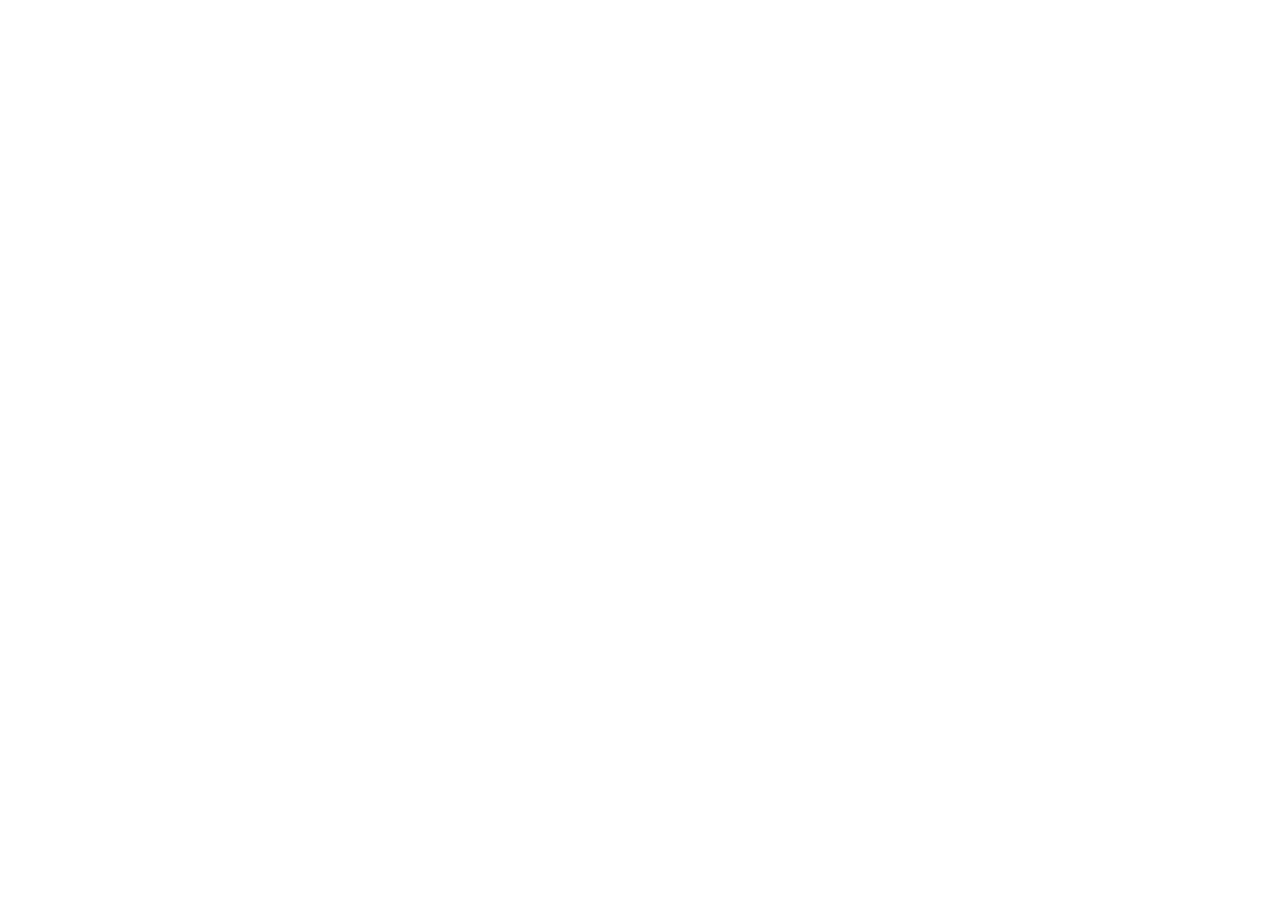
==== index.html @ f3ba2e29 "Planificacion" ====
<!DOCTYPE html>
<html lang="en">
<head>
    <meta charset="UTF-8">
    <meta name="viewport" content="width=device-width, initial-scale=1.0">
    <title>DuoArcade
    </title>
<link href="https://cdn.jsdelivr.net/npm/bootstrap@6.0.0-alpha.1/dist/css/bootstrap.min.css" rel="stylesheet" integrity="sha384-B/GM4XqrwHnWXNOWMbloTmrYXZg10cakYGmpfsR/bbzQ6JAJI4ihuyADKLnBgrCe" crossorigin="anonymous">
</head>
<body>
    
<script type="module" src="https://cdn.jsdelivr.net/npm/bootstrap@6.0.0-alpha.1/dist/js/bootstrap.bundle.min.js" integrity="sha384-1a/pXj49ZQ1aHEmrJ+gMw1otqoVsYwlEnlD8mIfY2TV03r20Y0CN7uqx1tQogjPL" crossorigin="anonymous"></script>
</body>
</html>
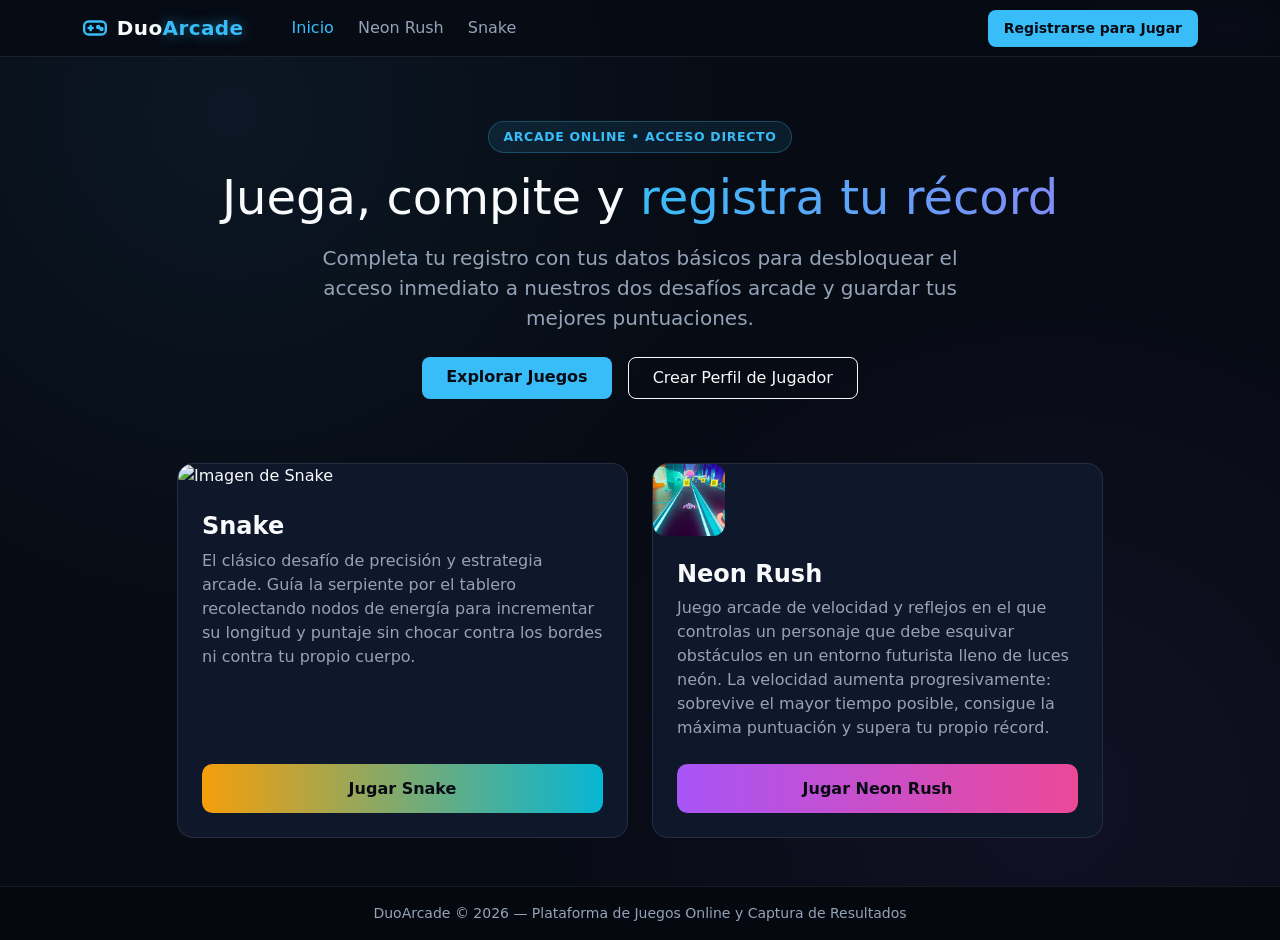
==== commit ae8117f8: "Index y corrección del style.css" ====
--- a/index.html
+++ b/index.html
@@ -1,14 +1,277 @@
 <!DOCTYPE html>
-<html lang="en">
+<html lang="es">
 <head>
-    <meta charset="UTF-8">
-    <meta name="viewport" content="width=device-width, initial-scale=1.0">
-    <title>DuoArcade
-    </title>
-<link href="https://cdn.jsdelivr.net/npm/bootstrap@6.0.0-alpha.1/dist/css/bootstrap.min.css" rel="stylesheet" integrity="sha384-B/GM4XqrwHnWXNOWMbloTmrYXZg10cakYGmpfsR/bbzQ6JAJI4ihuyADKLnBgrCe" crossorigin="anonymous">
+  <meta charset="UTF-8">
+  <meta name="viewport" content="width=device-width, initial-scale=1.0">
+  <title>DuoArcade | Plataforma de Juegos y Registro</title>
+  <link href="https://cdn.jsdelivr.net/npm/bootstrap@5.3.3/dist/css/bootstrap.min.css" rel="stylesheet" integrity="sha384-QWTKZyjpPEjISv5WaRU9OFeRpok6YctnYmDr5pNlyT2bRjXh0JMhjY6hW+ALEwIH" crossorigin="anonymous">
+  <link rel="stylesheet" href="/css/style.css">
 </head>
-<body>
-    
-<script type="module" src="https://cdn.jsdelivr.net/npm/bootstrap@6.0.0-alpha.1/dist/js/bootstrap.bundle.min.js" integrity="sha384-1a/pXj49ZQ1aHEmrJ+gMw1otqoVsYwlEnlD8mIfY2TV03r20Y0CN7uqx1tQogjPL" crossorigin="anonymous"></script>
+<body class="page-home">
+
+  <!-- Barra de navegación superior persistente -->
+  <nav class="navbar navbar-expand-lg navbar-dark arcade-navbar sticky-top">
+    <div class="container">
+      <a class="navbar-brand" href="index.html">
+        <svg width="26" height="26" viewBox="0 0 24 24" fill="none" stroke="#38BDF8" stroke-width="2.2" stroke-linecap="round" stroke-linejoin="round">
+          <rect x="2" y="6" width="20" height="12" rx="4"></rect>
+          <line x1="6" y1="12" x2="10" y2="12"></line>
+          <line x1="8" y1="10" x2="8" y2="14"></line>
+          <circle cx="15" cy="11" r="1" fill="#818CF8"></circle>
+          <circle cx="18" cy="13" r="1" fill="#38BDF8"></circle>
+        </svg>
+        <span>Duo<span class="brand-accent">Arcade</span></span>
+      </a>
+
+      <button class="navbar-toggler border-0" type="button" data-bs-toggle="collapse" data-bs-target="#navbarArcade" aria-controls="navbarArcade" aria-expanded="false" aria-label="Alternar navegación">
+        <span class="navbar-toggler-icon"></span>
+      </button>
+
+      <div class="collapse navbar-collapse" id="navbarArcade">
+        <ul class="navbar-nav me-auto mb-2 mb-lg-0 ms-lg-4 gap-lg-2">
+          <li class="nav-item">
+            <a class="nav-link active" aria-current="page" href="index.html">Inicio</a>
+          </li>
+          <li class="nav-item">
+            <a class="nav-link play-trigger" href="juego1.html" data-target-game="juego1.html">Neon Rush</a>
+          </li>
+          <li class="nav-item">
+            <a class="nav-link play-trigger" href="juego2.html" data-target-game="juego2.html">Snake</a>
+          </li>
+        </ul>
+
+        <!-- Estado de registro del usuario -->
+        <div class="d-flex align-items-center gap-2" id="userNavArea">
+          <button type="button" class="btn btn-sm btn-home-primary px-3 py-2 rounded-3" data-bs-toggle="modal" data-bs-target="#registroModal">
+            Registrarse para Jugar
+          </button>
+        </div>
+      </div>
+    </div>
+  </nav>
+
+  <!-- Sección Hero -->
+  <header class="py-5 text-center">
+    <div class="container py-lg-3">
+      <span class="hero-badge mb-3">Arcade Online • Acceso Directo</span>
+      <h1 class="display-5 hero-title mb-3">
+        Juega, compite y <span class="text-gradient-home">registra tu récord</span>
+      </h1>
+      <p class="lead text-muted-custom mx-auto mb-4" style="max-width: 650px;">
+        Completa tu registro con tus datos básicos para desbloquear el acceso inmediato a nuestros dos desafíos arcade y guardar tus mejores puntuaciones.
+      </p>
+      <div class="d-flex justify-content-center gap-3 flex-wrap">
+        <a href="#catalogo-juegos" class="btn btn-home-primary px-4 py-2 rounded-3">Explorar Juegos</a>
+        <button type="button" class="btn btn-outline-light px-4 py-2 rounded-3" data-bs-toggle="modal" data-bs-target="#registroModal" id="heroRegisterBtn">
+          Crear Perfil de Jugador
+        </button>
+      </div>
+    </div>
+  </header>
+
+  <!-- Catálogo de 2 Juegos -->
+  <main id="catalogo-juegos" class="pb-5">
+    <div class="container">
+      <div class="row g-4 justify-content-center">
+
+        <!-- Tarjeta Juego 1: Neon Rush -->
+        <div class="col-12 col-md-6 col-lg-5 order-2">
+          <article class="game-card game-card--neon">
+            <div class="game-banner">
+              <span class="game-tag">JUEGO 01 • REFLEJOS</span>
+              <img src="img/neon-rush.jpeg" alt="Imagen de Neon Rush" width="72" height="72" style="object-fit: cover; border-radius: 12px;">
+            </div>
+            <div class="p-4 d-flex flex-column flex-grow-1">
+              <h2 class="h4 fw-bold mb-2">Neon Rush</h2>
+              <p class="text-muted-custom flex-grow-1 mb-4">
+                Juego arcade de velocidad y reflejos en el que controlas un personaje que debe esquivar obstáculos en un entorno futurista lleno de luces neón. La velocidad aumenta progresivamente: sobrevive el mayor tiempo posible, consigue la máxima puntuación y supera tu propio récord.
+              </p>
+              <a href="juego1.html" class="btn btn-game w-100 text-center play-trigger" data-target-game="juego1.html">
+                Jugar Neon Rush
+              </a>
+            </div>
+          </article>
+        </div>
+
+        <!-- Tarjeta Juego 2: Snake -->
+        <div class="col-12 col-md-6 col-lg-5 order-1">
+          <article class="game-card game-card--snake">
+            <div class="game-banner">
+              <span class="game-tag">JUEGO 02 • CLÁSICO</span>
+              <img src="img/snake.jpg" alt="Imagen de Snake" width="72" height="72" class="img-fluid" style="max-width: 100%; height: auto; object-fit: cover; border-radius: 12px;">
+            </div>
+            <div class="p-4 d-flex flex-column flex-grow-1">
+              <h2 class="h4 fw-bold mb-2">Snake</h2>
+              <p class="text-muted-custom flex-grow-1 mb-4">
+                El clásico desafío de precisión y estrategia arcade. Guía la serpiente por el tablero recolectando nodos de energía para incrementar su longitud y puntaje sin chocar contra los bordes ni contra tu propio cuerpo.
+              </p>
+              <a href="juego2.html" class="btn btn-game w-100 text-center play-trigger" data-target-game="juego2.html">
+                Jugar Snake
+              </a>
+            </div>
+          </article>
+        </div>
+
+      </div>
+    </div>
+  </main>
+
+  <!-- Modal Dinámico de Registro Obligatorio -->
+  <div class="modal fade modal-arcade" id="registroModal" tabindex="-1" aria-labelledby="registroModalLabel" aria-hidden="true">
+    <div class="modal-dialog modal-dialog-centered">
+      <div class="modal-content">
+        <div class="modal-header">
+          <div>
+            <h3 class="modal-title h5 fw-bold" id="registroModalLabel">Registro de Jugador</h3>
+            <p class="mb-0 small text-muted-custom">Ingresa tus datos para habilitar el acceso a los juegos.</p>
+          </div>
+          <button type="button" class="btn-close btn-close-white" data-bs-dismiss="modal" aria-label="Cerrar"></button>
+        </div>
+
+        <form id="formRegistro" novalidate>
+          <div class="modal-body">
+            <div class="mb-3">
+              <label for="nombres" class="form-label fw-semibold">Nombres completos</label>
+              <input type="text" class="form-control" id="nombres" name="nombres" placeholder="Ej. Juan Pedro González" required minlength="3">
+              <div class="invalid-feedback">Ingresa tus nombres completos (mínimo 3 caracteres).</div>
+            </div>
+
+            <div class="mb-3">
+              <label for="correo" class="form-label fw-semibold">Correo electrónico</label>
+              <input type="email" class="form-control" id="correo" name="correo" placeholder="jugador@ejemplo.com" required>
+              <div class="invalid-feedback">Ingresa un correo electrónico válido.</div>
+            </div>
+
+            <div class="mb-2">
+              <label for="telefono" class="form-label fw-semibold">Teléfono</label>
+              <input type="tel" class="form-control" id="telefono" name="telefono" placeholder="Ej. 0991234567" inputmode="numeric" maxlength="10" required>
+              <div class="invalid-feedback">Ingresa un número de teléfono válido (10 dígitos).</div>
+            </div>
+          </div>
+
+          <div class="modal-footer">
+            <button type="button" class="btn btn-outline-secondary text-light" data-bs-dismiss="modal">Cancelar</button>
+            <button type="submit" class="btn btn-home-primary px-4" id="btnGuardarRegistro">Guardar y Jugar</button>
+          </div>
+        </form>
+      </div>
+    </div>
+  </div>
+
+  <!-- Pie de página -->
+  <footer class="py-3 text-center text-muted-custom small">
+    <div class="container">
+      DuoArcade © 2026 — Plataforma de Juegos Online y Captura de Resultados
+    </div>
+  </footer>
+
+  <script src="https://cdn.jsdelivr.net/npm/bootstrap@5.3.3/dist/js/bootstrap.bundle.min.js" integrity="sha384-YvpcrYf0tY3lHB60NNkmXc5s9fDVZLESaAA55NDzOxhy9GkcIdslK1eN7N6jIeHz" crossorigin="anonymous"></script>
+  <script>
+    document.addEventListener("DOMContentLoaded", () => {
+      const STORAGE_KEY = "duoarcade_usuario";
+      const form = document.getElementById("formRegistro");
+      const inputNombres = document.getElementById("nombres");
+      const inputCorreo = document.getElementById("correo");
+      const inputTelefono = document.getElementById("telefono");
+      const userNavArea = document.getElementById("userNavArea");
+      const registroModalEl = document.getElementById("registroModal");
+      const registroModal = bootstrap.Modal.getOrCreateInstance(registroModalEl);
+
+      let juegoDestino = null;
+
+      // Expresiones regulares de validación
+      const regexEmail = /^[^\s@]+@[^\s@]+\.[^\s@]+$/;
+      const regexTelefono = /^\d{10}$/;
+
+      function obtenerUsuario() {
+        try {
+          return JSON.parse(localStorage.getItem(STORAGE_KEY));
+        } catch {
+          return null;
+        }
+      }
+
+      function actualizarInterfazUsuario() {
+        const usuario = obtenerUsuario();
+        if (usuario && usuario.nombres) {
+          const primerNombre = usuario.nombres.trim().split(" ")[0];
+          userNavArea.innerHTML = `
+            <span class="player-pill">Jugador: ${primerNombre}</span>
+            <button type="button" class="btn btn-sm btn-outline-light" id="btnEditarPerfil">Editar</button>
+          `;
+          document.getElementById("btnEditarPerfil").addEventListener("click", () => {
+            inputNombres.value = usuario.nombres;
+            inputCorreo.value = usuario.correo;
+            inputTelefono.value = usuario.telefono;
+            juegoDestino = null;
+            registroModal.show();
+          });
+        }
+      }
+
+      function validarCampo(input, condicion) {
+        if (condicion) {
+          input.classList.remove("is-invalid");
+          input.classList.add("is-valid");
+          return true;
+        } else {
+          input.classList.remove("is-valid");
+          input.classList.add("is-invalid");
+          return false;
+        }
+      }
+
+      function validarFormulario() {
+        const vNombres = validarCampo(inputNombres, inputNombres.value.trim().length >= 3);
+        const vCorreo = validarCampo(inputCorreo, regexEmail.test(inputCorreo.value.trim()));
+        const vTelefono = validarCampo(inputTelefono, regexTelefono.test(inputTelefono.value.trim()));
+        return vNombres && vCorreo && vTelefono;
+      }
+
+      // Validación en tiempo real mientras escribe
+      inputNombres.addEventListener("input", () => validarCampo(inputNombres, inputNombres.value.trim().length >= 3));
+      inputCorreo.addEventListener("input", () => validarCampo(inputCorreo, regexEmail.test(inputCorreo.value.trim())));
+      inputTelefono.addEventListener("input", () => {
+        inputTelefono.value = inputTelefono.value.replace(/\D/g, "").slice(0, 10);
+        validarCampo(inputTelefono, regexTelefono.test(inputTelefono.value));
+      });
+
+      // Interceptar clics hacia juego1.html y juego2.html si no hay registro previo
+      document.querySelectorAll(".play-trigger").forEach((enlace) => {
+        enlace.addEventListener("click", (e) => {
+          const usuario = obtenerUsuario();
+          if (!usuario) {
+            e.preventDefault();
+            juegoDestino = enlace.getAttribute("data-target-game");
+            registroModal.show();
+          }
+        });
+      });
+
+      // Procesar registro
+      form.addEventListener("submit", (e) => {
+        e.preventDefault();
+        if (!validarFormulario()) return;
+
+        const datosUsuario = {
+          nombres: inputNombres.value.trim(),
+          correo: inputCorreo.value.trim(),
+          telefono: inputTelefono.value.trim(),
+          fecha_registro: new Date().toISOString()
+        };
+
+        // Guarda los datos en sesión local para asociarlos a los puntajes en juego1.html y juego2.html
+        localStorage.setItem(STORAGE_KEY, JSON.stringify(datosUsuario));
+        actualizarInterfazUsuario();
+        registroModal.hide();
+
+        if (juegoDestino) {
+          window.location.href = juegoDestino;
+        }
+      });
+
+      actualizarInterfazUsuario();
+    });
+  </script>
 </body>
 </html>
--- a/css/style.css
+++ b/css/style.css
@@ -0,0 +1,269 @@
+:root {
+  --bg-deep: #070B14;
+  --bg-main: #0F172A;
+  --bg-surface: #1E293B;
+  --text-primary: #F8FAFC;
+  --text-muted: #94A3B8;
+  --status-success: #10B981;
+  --status-error: #EF4444;
+
+  /* Acentos Home (index.html) */
+  --accent-primary: #38BDF8;
+  --accent-secondary: #818CF8;
+}
+
+body.page-game1 {
+  --accent-primary: #A855F7;
+  --accent-secondary: #EC4899;
+}
+
+body.page-game2 {
+  --accent-primary: #F59E0B;
+  --accent-secondary: #06B6D4;
+}
+
+* {
+  box-sizing: border-box;
+}
+
+html,
+body {
+  background-color: var(--bg-deep) !important;
+  color: var(--text-primary);
+  font-family: system-ui, -apple-system, "Segoe UI", Roboto, sans-serif;
+  min-height: 100vh;
+}
+
+body {
+  display: flex;
+  flex-direction: column;
+  background-image:
+    radial-gradient(circle at 18% 12%, rgba(56, 189, 248, 0.07), transparent 38%),
+    radial-gradient(circle at 82% 85%, rgba(168, 85, 247, 0.07), transparent 40%);
+}
+
+/* Navbar Oscuro Persistente */
+.arcade-navbar {
+  background-color: rgba(7, 11, 20, 0.92);
+  backdrop-filter: blur(12px);
+  border-bottom: 1px solid rgba(148, 163, 184, 0.14);
+}
+
+.navbar-brand {
+  font-weight: 800;
+  letter-spacing: 0.4px;
+  color: var(--text-primary) !important;
+  display: flex;
+  align-items: center;
+  gap: 0.55rem;
+}
+
+.brand-accent {
+  color: var(--accent-primary);
+  text-shadow: 0 0 14px rgba(56, 189, 248, 0.5);
+}
+
+.nav-link {
+  color: var(--text-muted) !important;
+  font-weight: 500;
+  transition: color 0.2s ease;
+}
+
+.nav-link:hover,
+.nav-link.active {
+  color: var(--accent-primary) !important;
+}
+
+/* Hero */
+.hero-badge {
+  display: inline-block;
+  padding: 0.35rem 0.9rem;
+  border-radius: 999px;
+  font-size: 0.78rem;
+  font-weight: 700;
+  letter-spacing: 0.7px;
+  text-transform: uppercase;
+  color: var(--accent-primary);
+  background-color: rgba(56, 189, 248, 0.1);
+  border: 1px solid rgba(56, 189, 248, 0.28);
+}
+
+.text-gradient-home {
+  background: linear-gradient(90deg, var(--accent-primary), var(--accent-secondary));
+  background-clip: text;
+  -webkit-background-clip: text;
+  -webkit-text-fill-color: transparent;
+}
+
+.text-muted-custom {
+  color: var(--text-muted);
+}
+
+/* Cards de Juegos con Imagen */
+.game-card {
+  background-color: var(--bg-main);
+  border: 1px solid rgba(148, 163, 184, 0.16);
+  border-radius: 1rem;
+  overflow: hidden;
+  cursor: pointer;
+  transition: transform 0.25s ease, border-color 0.25s ease, box-shadow 0.25s ease;
+  height: 100%;
+  display: flex;
+  flex-direction: column;
+}
+
+.game-card:hover {
+  transform: translateY(-7px);
+}
+
+.game-card-img-wrapper {
+  position: relative;
+  overflow: hidden;
+  background-color: #05080F;
+  border-bottom: 1px solid rgba(148, 163, 184, 0.14);
+}
+
+.game-card-img {
+  width: 100%;
+  height: 210px;
+  object-fit: cover;
+  display: block;
+  transition: transform 0.35s ease;
+}
+
+.game-card:hover .game-card-img {
+  transform: scale(1.04);
+}
+
+.game-tag {
+  position: absolute;
+  top: 14px;
+  right: 14px;
+  font-size: 0.74rem;
+  font-weight: 700;
+  letter-spacing: 0.4px;
+  padding: 0.3rem 0.7rem;
+  border-radius: 0.5rem;
+  background-color: rgba(7, 11, 20, 0.88);
+  color: var(--card-primary);
+  border: 1px solid var(--card-primary);
+  backdrop-filter: blur(4px);
+}
+
+/* Acentos Neon Rush (Juego 1) */
+.game-card--neon {
+  --card-primary: #A855F7;
+  --card-secondary: #EC4899;
+}
+
+.game-card--neon:hover {
+  border-color: var(--card-primary);
+  box-shadow: 0 14px 34px rgba(168, 85, 247, 0.22);
+}
+
+/* Acentos Snake (Juego 2) */
+.game-card--snake {
+  --card-primary: #F59E0B;
+  --card-secondary: #06B6D4;
+}
+
+.game-card--snake:hover {
+  border-color: var(--card-primary);
+  box-shadow: 0 14px 34px rgba(245, 158, 11, 0.22);
+}
+
+.btn-game {
+  background: linear-gradient(90deg, var(--card-primary), var(--card-secondary));
+  color: #070B14;
+  font-weight: 700;
+  border: none;
+  padding: 0.78rem 1.25rem;
+  border-radius: 0.65rem;
+  transition: opacity 0.2s ease;
+}
+
+.btn-game:hover {
+  opacity: 0.92;
+  color: #070B14;
+}
+
+.btn-home-primary {
+  background-color: var(--accent-primary);
+  color: #070B14;
+  font-weight: 700;
+  border: none;
+}
+
+.btn-home-primary:hover {
+  background-color: #7DD3FC;
+  color: #070B14;
+}
+
+/* Modal Oscuro de Registro */
+.modal-arcade .modal-content {
+  background-color: var(--bg-main);
+  color: var(--text-primary);
+  border: 1px solid rgba(56, 189, 248, 0.32);
+  border-radius: 1rem;
+  box-shadow: 0 24px 55px rgba(0, 0, 0, 0.8);
+}
+
+.modal-arcade .modal-header,
+.modal-arcade .modal-footer {
+  border-color: rgba(148, 163, 184, 0.14);
+}
+
+.selected-game-banner {
+  background-color: var(--bg-surface);
+  border-left: 4px solid var(--accent-primary);
+  padding: 0.6rem 0.9rem;
+  border-radius: 0.5rem;
+  font-size: 0.86rem;
+}
+
+.modal-arcade .form-control {
+  background-color: var(--bg-deep);
+  border: 1px solid rgba(148, 163, 184, 0.25);
+  color: var(--text-primary);
+  padding: 0.68rem 0.9rem;
+}
+
+.modal-arcade .form-control::placeholder {
+  color: #64748B;
+}
+
+.modal-arcade .form-control:focus {
+  background-color: var(--bg-deep);
+  color: var(--text-primary);
+  border-color: var(--accent-primary);
+  box-shadow: 0 0 0 0.2rem rgba(56, 189, 248, 0.18);
+}
+
+.modal-arcade .form-control.is-valid {
+  border-color: var(--status-success);
+}
+
+.modal-arcade .form-control.is-invalid {
+  border-color: var(--status-error);
+}
+
+.invalid-feedback {
+  color: var(--status-error);
+  font-size: 0.82rem;
+}
+
+.player-pill {
+  background-color: rgba(16, 185, 129, 0.14);
+  border: 1px solid var(--status-success);
+  color: var(--status-success);
+  font-size: 0.82rem;
+  font-weight: 600;
+  padding: 0.35rem 0.8rem;
+  border-radius: 999px;
+}
+
+footer {
+  margin-top: auto;
+  border-top: 1px solid rgba(148, 163, 184, 0.12);
+  background-color: #05080F;
+}
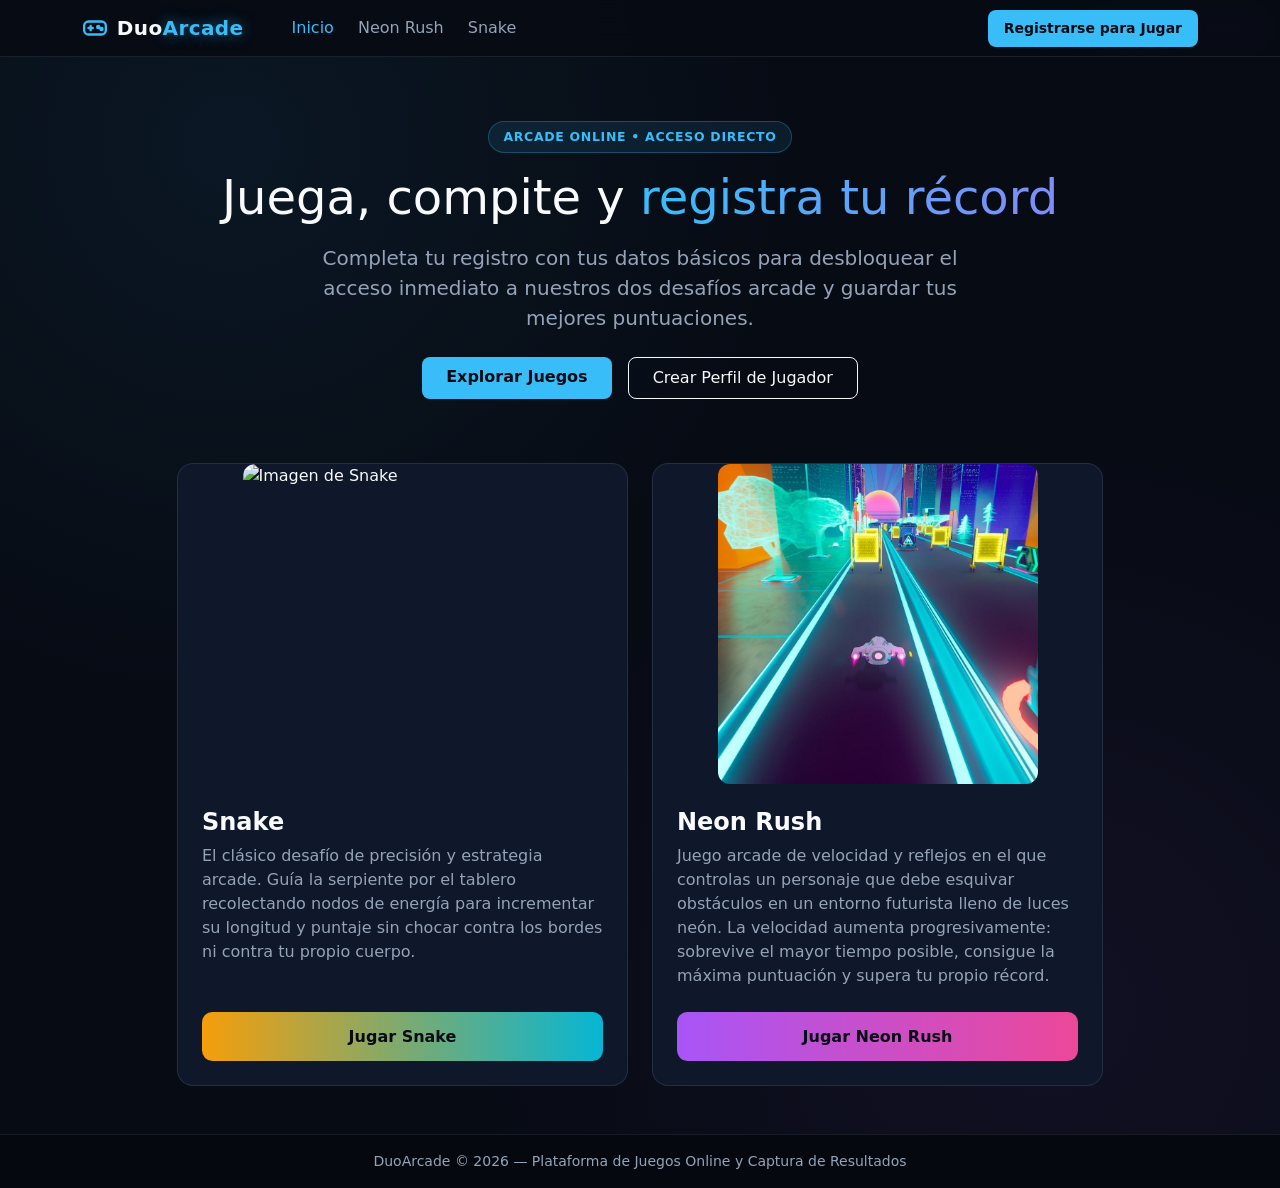
==== commit 03fcc69b: "Unión y arreglo responsive" ====
--- a/index.html
+++ b/index.html
@@ -5,7 +5,64 @@
   <meta name="viewport" content="width=device-width, initial-scale=1.0">
   <title>DuoArcade | Plataforma de Juegos y Registro</title>
   <link href="https://cdn.jsdelivr.net/npm/bootstrap@5.3.3/dist/css/bootstrap.min.css" rel="stylesheet" integrity="sha384-QWTKZyjpPEjISv5WaRU9OFeRpok6YctnYmDr5pNlyT2bRjXh0JMhjY6hW+ALEwIH" crossorigin="anonymous">
-  <link rel="stylesheet" href="/css/style.css">
+  <link rel="stylesheet" href="./css/style.css">
+  <style>
+    .page-home {
+      overflow-x: hidden;
+    }
+
+    .page-home .game-card,
+    .page-home .game-card > * {
+      min-width: 0;
+    }
+
+    .page-home .game-card {
+      height: 100%;
+    }
+
+    .page-home .game-banner {
+      display: flex;
+      flex-direction: column;
+      align-items: center;
+      gap: .75rem;
+    }
+
+    .page-home .game-banner img {
+      display: block;
+      width: min(100%, 320px) !important;
+      height: auto !important;
+      aspect-ratio: 1;
+      object-fit: cover;
+      border-radius: 12px;
+    }
+
+    .page-home .hero-title {
+      font-size: clamp(2rem, 5vw, 3rem);
+      overflow-wrap: anywhere;
+    }
+
+    .page-home #userNavArea {
+      flex-wrap: wrap;
+    }
+
+    @media (max-width: 575.98px) {
+      .page-home header .container {
+        padding-inline: 1rem;
+      }
+
+      .page-home header .btn {
+        max-width: 100%;
+      }
+
+      .page-home .game-card .p-4 {
+        padding: 1.25rem !important;
+      }
+
+      .page-home .modal-dialog {
+        margin: .75rem;
+      }
+    }
+  </style>
 </head>
 <body class="page-home">
 
@@ -33,10 +90,10 @@
             <a class="nav-link active" aria-current="page" href="index.html">Inicio</a>
           </li>
           <li class="nav-item">
-            <a class="nav-link play-trigger" href="juego1.html" data-target-game="juego1.html">Neon Rush</a>
+            <a class="nav-link play-trigger" href="juego2.html" data-target-game="juego2.html">Neon Rush</a>
           </li>
           <li class="nav-item">
-            <a class="nav-link play-trigger" href="juego2.html" data-target-game="juego2.html">Snake</a>
+            <a class="nav-link play-trigger" href="juego1.html" data-target-game="juego1.html">Snake</a>
           </li>
         </ul>
 
@@ -47,7 +104,7 @@
           </button>
         </div>
       </div>
-    </div>
+    </div>  
   </nav>
 
   <!-- Sección Hero -->
@@ -74,30 +131,30 @@
     <div class="container">
       <div class="row g-4 justify-content-center">
 
-        <!-- Tarjeta Juego 1: Neon Rush -->
+        <!-- Tarjeta Juego 2: Neon Rush -->
         <div class="col-12 col-md-6 col-lg-5 order-2">
           <article class="game-card game-card--neon">
             <div class="game-banner">
-              <span class="game-tag">JUEGO 01 • REFLEJOS</span>
-              <img src="img/neon-rush.jpeg" alt="Imagen de Neon Rush" width="72" height="72" style="object-fit: cover; border-radius: 12px;">
+              <span class="game-tag">JUEGO 02 • REFLEJOS</span>
+              <img src="img/neon-rush.jpeg" alt="Imagen de Neon Rush" class="img-fluid" style="width: min(100%, 320px); height: auto; aspect-ratio: 1; object-fit: cover; border-radius: 12px;">
             </div>
             <div class="p-4 d-flex flex-column flex-grow-1">
               <h2 class="h4 fw-bold mb-2">Neon Rush</h2>
               <p class="text-muted-custom flex-grow-1 mb-4">
                 Juego arcade de velocidad y reflejos en el que controlas un personaje que debe esquivar obstáculos en un entorno futurista lleno de luces neón. La velocidad aumenta progresivamente: sobrevive el mayor tiempo posible, consigue la máxima puntuación y supera tu propio récord.
               </p>
-              <a href="juego1.html" class="btn btn-game w-100 text-center play-trigger" data-target-game="juego1.html">
+              <a href="juego2.html" class="btn btn-game w-100 text-center play-trigger" data-target-game="juego2.html">
                 Jugar Neon Rush
               </a>
             </div>
           </article>
         </div>
 
-        <!-- Tarjeta Juego 2: Snake -->
+        <!-- Tarjeta Juego 1: Snake -->
         <div class="col-12 col-md-6 col-lg-5 order-1">
           <article class="game-card game-card--snake">
             <div class="game-banner">
-              <span class="game-tag">JUEGO 02 • CLÁSICO</span>
+              <span class="game-tag">JUEGO 01 • CLÁSICO</span>
               <img src="img/snake.jpg" alt="Imagen de Snake" width="72" height="72" class="img-fluid" style="max-width: 100%; height: auto; object-fit: cover; border-radius: 12px;">
             </div>
             <div class="p-4 d-flex flex-column flex-grow-1">
@@ -105,7 +162,7 @@
               <p class="text-muted-custom flex-grow-1 mb-4">
                 El clásico desafío de precisión y estrategia arcade. Guía la serpiente por el tablero recolectando nodos de energía para incrementar su longitud y puntaje sin chocar contra los bordes ni contra tu propio cuerpo.
               </p>
-              <a href="juego2.html" class="btn btn-game w-100 text-center play-trigger" data-target-game="juego2.html">
+              <a href="juego1.html" class="btn btn-game w-100 text-center play-trigger" data-target-game="juego1.html">
                 Jugar Snake
               </a>
             </div>
@@ -236,7 +293,7 @@
         validarCampo(inputTelefono, regexTelefono.test(inputTelefono.value));
       });
 
-      // Interceptar clics hacia juego1.html y juego2.html si no hay registro previo
+      // Interceptar clics hacia snake.html y juego2.html si no hay registro previo
       document.querySelectorAll(".play-trigger").forEach((enlace) => {
         enlace.addEventListener("click", (e) => {
           const usuario = obtenerUsuario();
@@ -260,7 +317,7 @@
           fecha_registro: new Date().toISOString()
         };
 
-        // Guarda los datos en sesión local para asociarlos a los puntajes en juego1.html y juego2.html
+        // Guarda los datos en sesión local para asociarlos a los puntajes en snake.html y juego2.html
         localStorage.setItem(STORAGE_KEY, JSON.stringify(datosUsuario));
         actualizarInterfazUsuario();
         registroModal.hide();
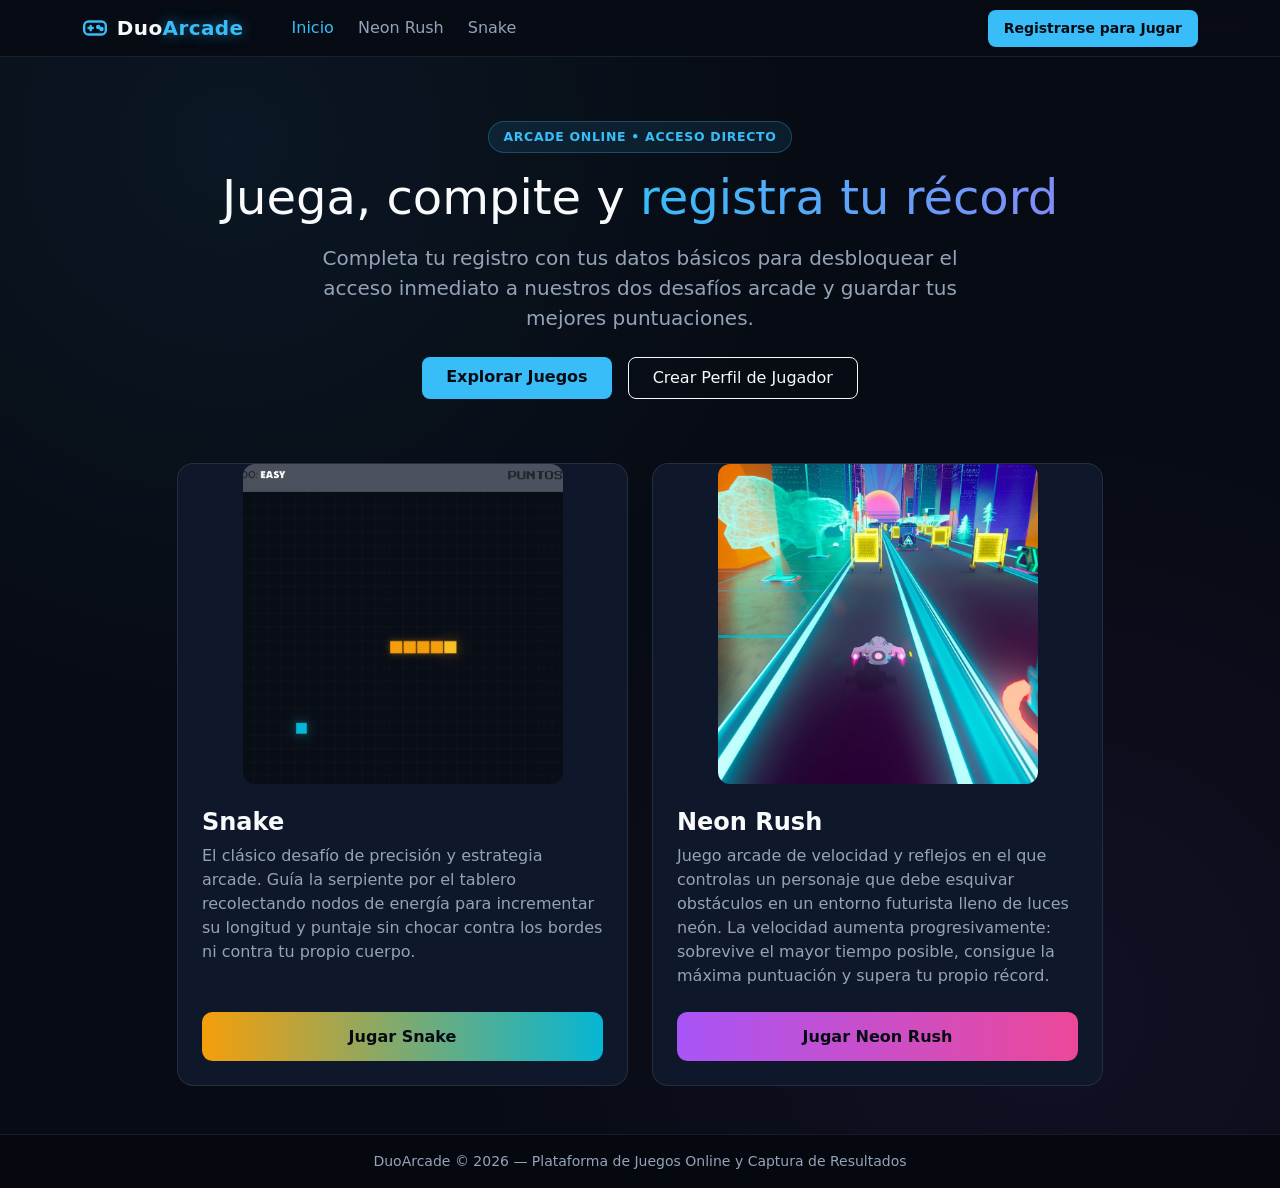
==== commit 4beb9e34: "Corrección de colores y merge" ====
--- a/index.html
+++ b/index.html
@@ -93,7 +93,7 @@
             <a class="nav-link play-trigger" href="juego2.html" data-target-game="juego2.html">Neon Rush</a>
           </li>
           <li class="nav-item">
-            <a class="nav-link play-trigger" href="juego1.html" data-target-game="juego1.html">Snake</a>
+            <a class="nav-link play-trigger" href="snake.html" data-target-game="snake.html">Snake</a>
           </li>
         </ul>
 
@@ -155,14 +155,14 @@
           <article class="game-card game-card--snake">
             <div class="game-banner">
               <span class="game-tag">JUEGO 01 • CLÁSICO</span>
-              <img src="img/snake.jpg" alt="Imagen de Snake" width="72" height="72" class="img-fluid" style="max-width: 100%; height: auto; object-fit: cover; border-radius: 12px;">
+              <img src="img/snake.png" alt="Imagen de Snake" width="72" height="72" class="img-fluid" style="max-width: 100%; height: auto; object-fit: cover; border-radius: 12px;">
             </div>
             <div class="p-4 d-flex flex-column flex-grow-1">
               <h2 class="h4 fw-bold mb-2">Snake</h2>
               <p class="text-muted-custom flex-grow-1 mb-4">
                 El clásico desafío de precisión y estrategia arcade. Guía la serpiente por el tablero recolectando nodos de energía para incrementar su longitud y puntaje sin chocar contra los bordes ni contra tu propio cuerpo.
               </p>
-              <a href="juego1.html" class="btn btn-game w-100 text-center play-trigger" data-target-game="juego1.html">
+              <a href="snake.html" class="btn btn-game w-100 text-center play-trigger" data-target-game="snake.html">
                 Jugar Snake
               </a>
             </div>
